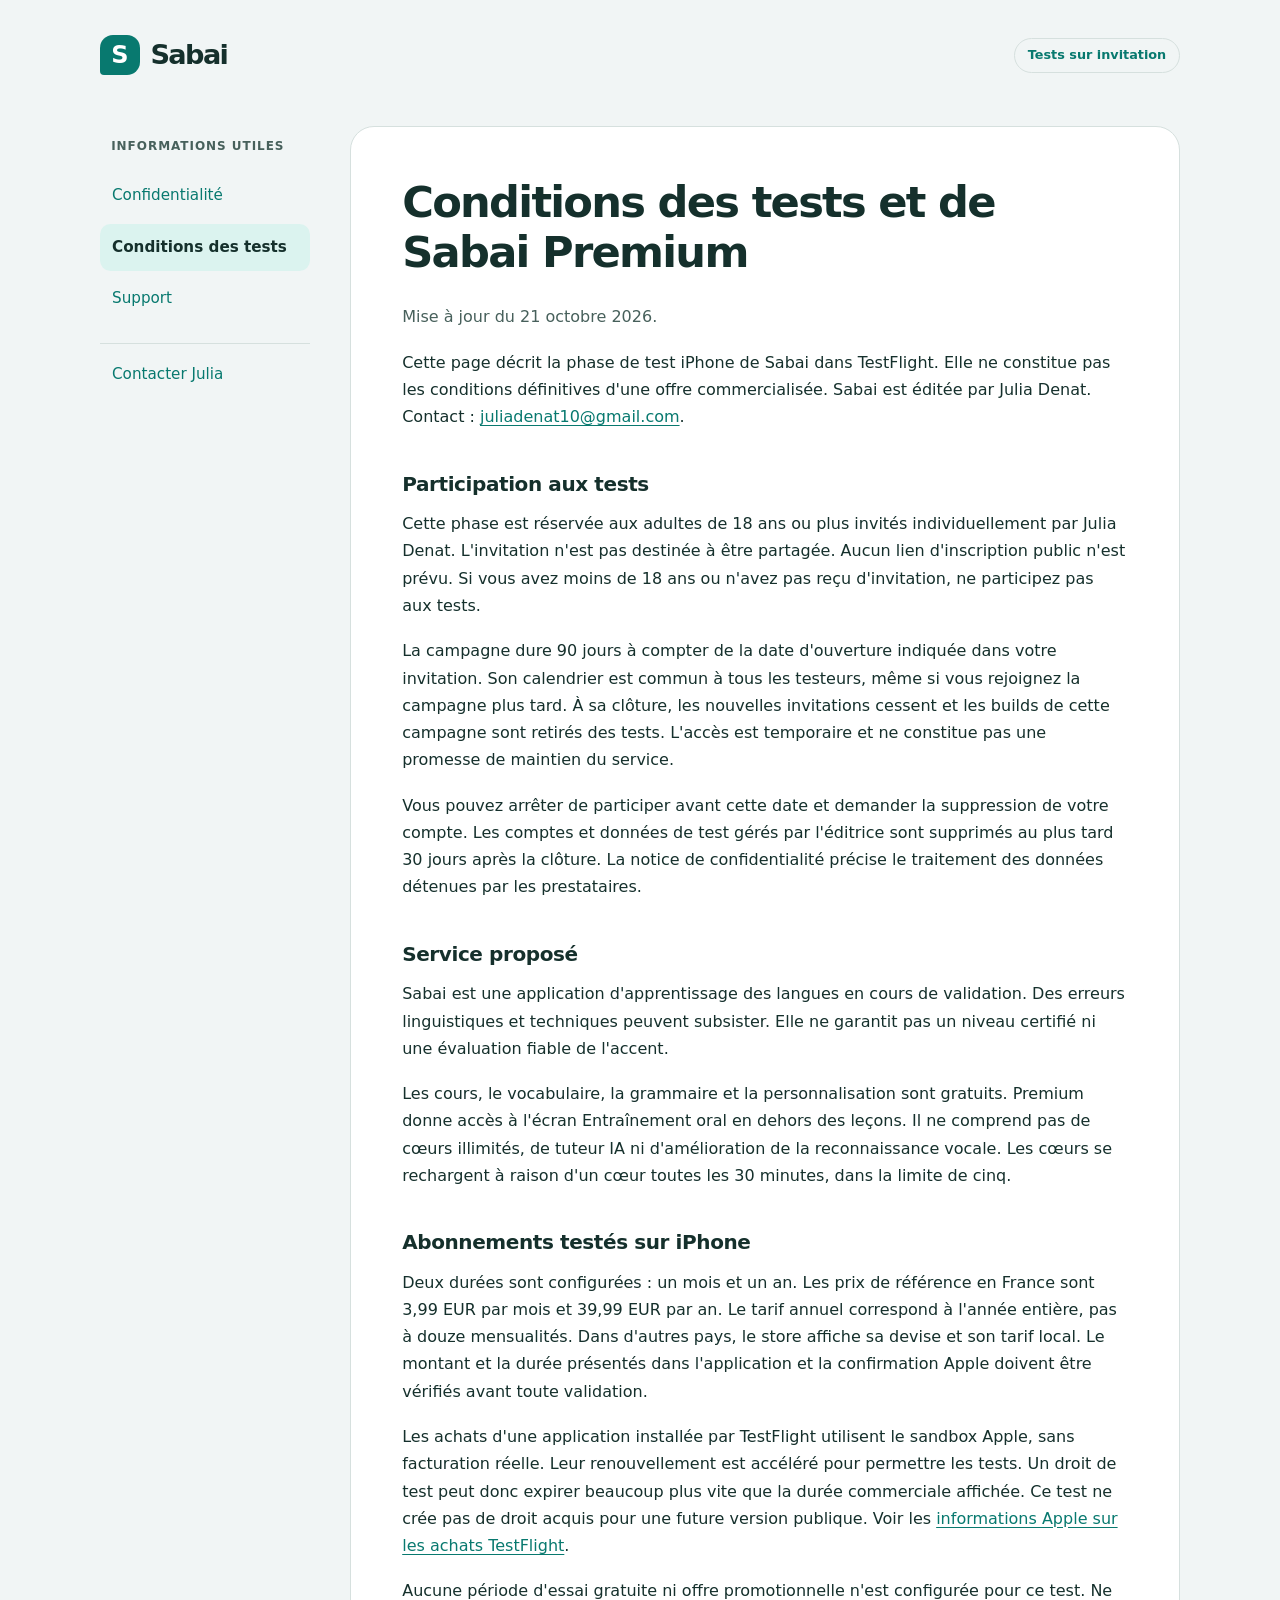
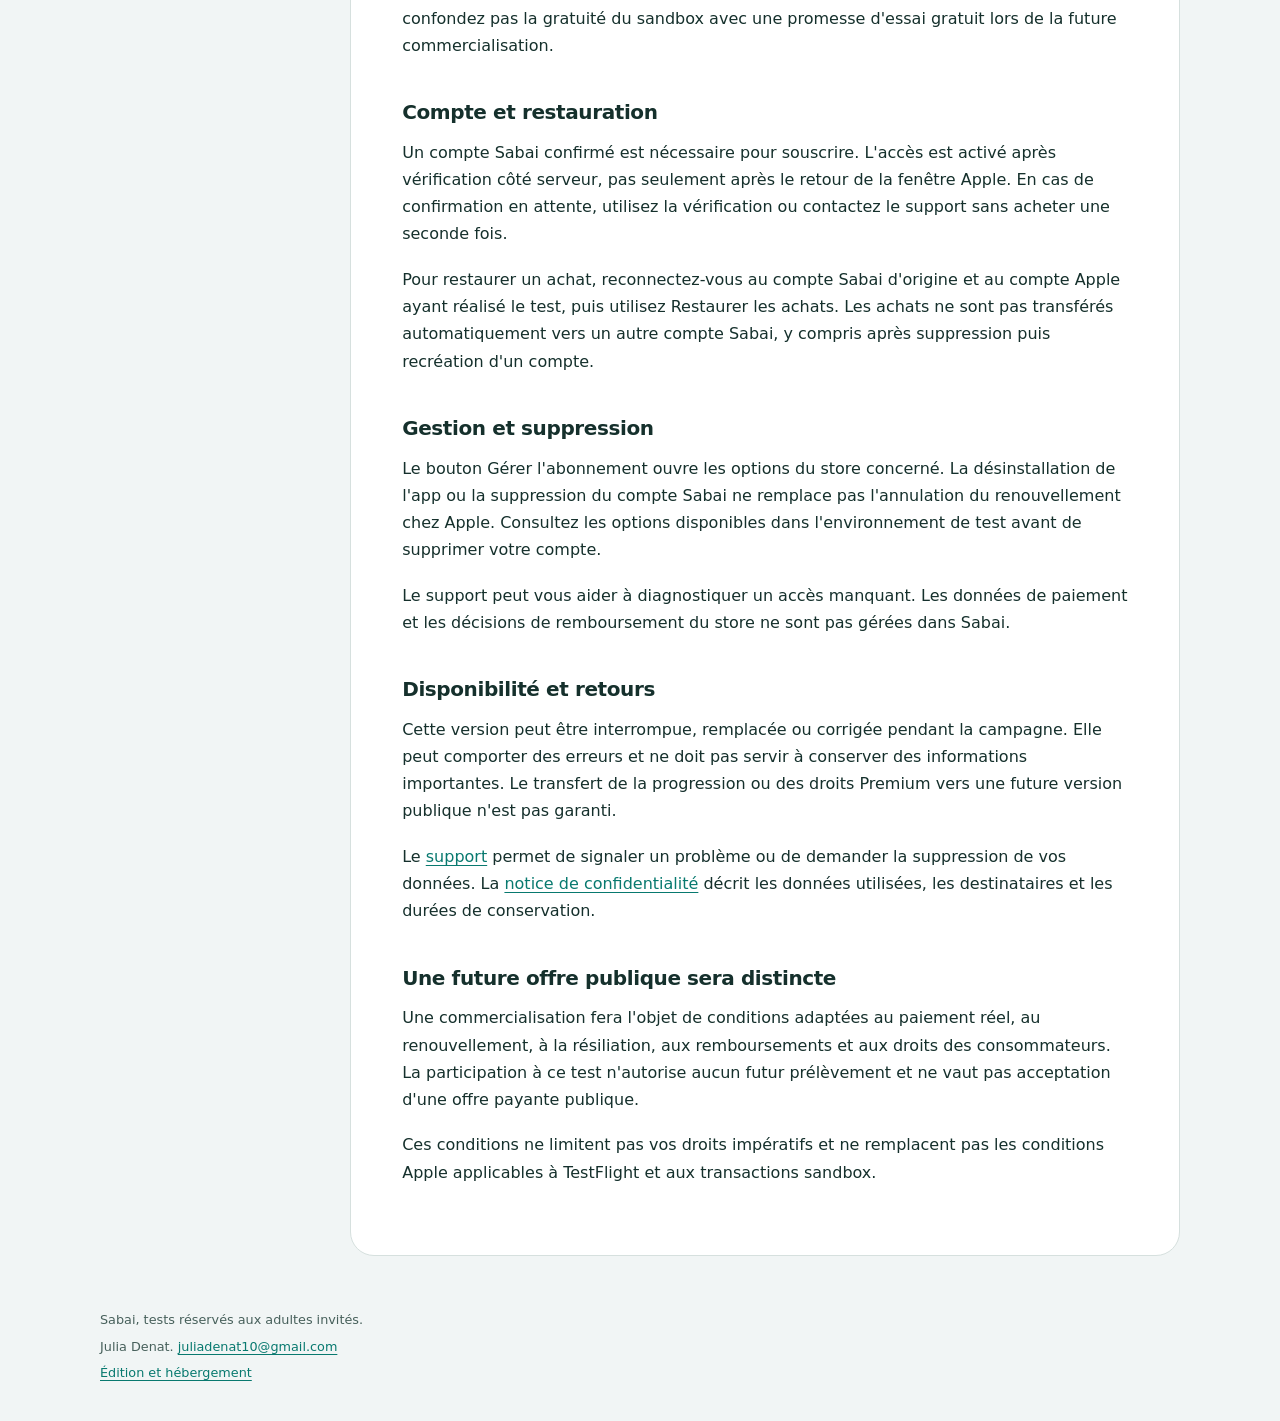
==== conditions.html @ 6ff8c315 "Publish approved Sabai beta information pages" ====
<!doctype html>
<html lang="fr">
<head>
<meta charset="utf-8">
<meta name="viewport" content="width=device-width,initial-scale=1">
<meta name="robots" content="noindex,nofollow">
<meta name="referrer" content="no-referrer">
<meta http-equiv="Content-Security-Policy" content="default-src 'none'; style-src 'self'; img-src 'self'; base-uri 'none'; form-action 'none'">
<title>Conditions des tests | Sabai</title>
<meta name="description" content="Participation à la bêta Sabai et fonctionnement des abonnements Premium de test.">
<link rel="stylesheet" href="styles.css">
</head>
<body>
<a class="skip-link" href="#contenu">Aller au contenu</a>
<header class="site-header"><a class="brand" href="index.html" aria-label="Sabai, accueil"><span class="brand-mark" aria-hidden="true">S</span><span>Sabai</span></a><span class="test-label">Tests sur invitation</span></header>
<div class="layout">
<nav aria-label="Informations Sabai"><p class="nav-title">Informations utiles</p><a href="confidentialite.html">Confidentialité</a>
<a href="conditions.html" aria-current="page">Conditions des tests</a>
<a href="support.html">Support</a><a class="contact-link" href="mailto:juliadenat10@gmail.com">Contacter Julia</a></nav>
<main id="contenu" tabindex="-1"><h1>Conditions des tests et de Sabai Premium</h1>
<p>Mise à jour du 21 octobre 2026.</p>
<p>Cette page décrit la phase de test iPhone de Sabai dans TestFlight. Elle ne constitue pas les conditions définitives d'une offre commercialisée. Sabai est éditée par Julia Denat. Contact : <a href="mailto:juliadenat10@gmail.com">juliadenat10@gmail.com</a>.</p>
<h2>Participation aux tests</h2>
<p>Cette phase est réservée aux adultes de 18 ans ou plus invités individuellement par Julia Denat. L'invitation n'est pas destinée à être partagée. Aucun lien d'inscription public n'est prévu. Si vous avez moins de 18 ans ou n'avez pas reçu d'invitation, ne participez pas aux tests.</p>
<p>La campagne dure 90 jours à compter de la date d'ouverture indiquée dans votre invitation. Son calendrier est commun à tous les testeurs, même si vous rejoignez la campagne plus tard. À sa clôture, les nouvelles invitations cessent et les builds de cette campagne sont retirés des tests. L'accès est temporaire et ne constitue pas une promesse de maintien du service.</p>
<p>Vous pouvez arrêter de participer avant cette date et demander la suppression de votre compte. Les comptes et données de test gérés par l'éditrice sont supprimés au plus tard 30 jours après la clôture. La notice de confidentialité précise le traitement des données détenues par les prestataires.</p>
<h2>Service proposé</h2>
<p>Sabai est une application d'apprentissage des langues en cours de validation. Des erreurs linguistiques et techniques peuvent subsister. Elle ne garantit pas un niveau certifié ni une évaluation fiable de l'accent.</p>
<p>Les cours, le vocabulaire, la grammaire et la personnalisation sont gratuits. Premium donne accès à l'écran Entraînement oral en dehors des leçons. Il ne comprend pas de cœurs illimités, de tuteur IA ni d'amélioration de la reconnaissance vocale. Les cœurs se rechargent à raison d'un cœur toutes les 30 minutes, dans la limite de cinq.</p>
<h2>Abonnements testés sur iPhone</h2>
<p>Deux durées sont configurées : un mois et un an. Les prix de référence en France sont 3,99 EUR par mois et 39,99 EUR par an. Le tarif annuel correspond à l'année entière, pas à douze mensualités. Dans d'autres pays, le store affiche sa devise et son tarif local. Le montant et la durée présentés dans l'application et la confirmation Apple doivent être vérifiés avant toute validation.</p>
<p>Les achats d'une application installée par TestFlight utilisent le sandbox Apple, sans facturation réelle. Leur renouvellement est accéléré pour permettre les tests. Un droit de test peut donc expirer beaucoup plus vite que la durée commerciale affichée. Ce test ne crée pas de droit acquis pour une future version publique. Voir les <a href="https://developer.apple.com/help/app-store-connect/test-a-beta-version/testing-subscriptions-and-in-app-purchases-in-testflight/" rel="nofollow">informations Apple sur les achats TestFlight</a>.</p>
<p>Aucune période d'essai gratuite ni offre promotionnelle n'est configurée pour ce test. Ne confondez pas la gratuité du sandbox avec une promesse d'essai gratuit lors de la future commercialisation.</p>
<h2>Compte et restauration</h2>
<p>Un compte Sabai confirmé est nécessaire pour souscrire. L'accès est activé après vérification côté serveur, pas seulement après le retour de la fenêtre Apple. En cas de confirmation en attente, utilisez la vérification ou contactez le support sans acheter une seconde fois.</p>
<p>Pour restaurer un achat, reconnectez-vous au compte Sabai d'origine et au compte Apple ayant réalisé le test, puis utilisez Restaurer les achats. Les achats ne sont pas transférés automatiquement vers un autre compte Sabai, y compris après suppression puis recréation d'un compte.</p>
<h2>Gestion et suppression</h2>
<p>Le bouton Gérer l'abonnement ouvre les options du store concerné. La désinstallation de l'app ou la suppression du compte Sabai ne remplace pas l'annulation du renouvellement chez Apple. Consultez les options disponibles dans l'environnement de test avant de supprimer votre compte.</p>
<p>Le support peut vous aider à diagnostiquer un accès manquant. Les données de paiement et les décisions de remboursement du store ne sont pas gérées dans Sabai.</p>
<h2>Disponibilité et retours</h2>
<p>Cette version peut être interrompue, remplacée ou corrigée pendant la campagne. Elle peut comporter des erreurs et ne doit pas servir à conserver des informations importantes. Le transfert de la progression ou des droits Premium vers une future version publique n'est pas garanti.</p>
<p>Le <a href="support.html">support</a> permet de signaler un problème ou de demander la suppression de vos données. La <a href="confidentialite.html">notice de confidentialité</a> décrit les données utilisées, les destinataires et les durées de conservation.</p>
<h2>Une future offre publique sera distincte</h2>
<p>Une commercialisation fera l'objet de conditions adaptées au paiement réel, au renouvellement, à la résiliation, aux remboursements et aux droits des consommateurs. La participation à ce test n'autorise aucun futur prélèvement et ne vaut pas acceptation d'une offre payante publique.</p>
<p>Ces conditions ne limitent pas vos droits impératifs et ne remplacent pas les conditions Apple applicables à TestFlight et aux transactions sandbox.</p></main>
</div>
<footer><p>Sabai, tests réservés aux adultes invités.</p><p>Julia Denat. <a href="mailto:juliadenat10@gmail.com">juliadenat10@gmail.com</a></p><p><a href="support.html#edition-et-hebergement">Édition et hébergement</a></p></footer>
</body>
</html>
---- styles.css ----
:root { color-scheme: light; --ink: #15302c; --muted: #47605b; --teal: #08796f; --tint: #dbf3ef; --ground: #f1f5f5; --line: #d6e0de; }
* { box-sizing: border-box; }
html { scroll-padding-top: 1.5rem; }
body { margin: 0; color: var(--ink); background: var(--ground); font: 1rem/1.7 system-ui, -apple-system, BlinkMacSystemFont, "Segoe UI", sans-serif; }
a { color: var(--teal); text-underline-offset: .2em; overflow-wrap: anywhere; }
a:hover { text-decoration-thickness: .14em; }
a:focus-visible, main:focus-visible { outline: 3px solid #6d5ae6; outline-offset: 4px; border-radius: 3px; }
.skip-link { position: absolute; left: 1rem; top: -6rem; z-index: 2; background: white; padding: .75rem 1rem; }
.skip-link:focus { top: 1rem; }
.site-header { max-width: 1160px; margin: auto; display: flex; justify-content: space-between; gap: 1rem; align-items: center; padding: 2rem 2.5rem; }
.brand { display: flex; gap: .65rem; align-items: center; color: var(--ink); text-decoration: none; font-size: 1.7rem; font-weight: 800; letter-spacing: -.06em; }
.brand-mark { background: var(--teal); color: white; border-radius: 13px 13px 13px 4px; width: 2.5rem; height: 2.5rem; display: grid; place-items: center; font-size: 1.5rem; letter-spacing: 0; }
.test-label { color: var(--teal); font-size: .8rem; font-weight: 650; border: 1px solid var(--line); border-radius: 99px; padding: .35rem .8rem; text-align: center; }
.layout { display: grid; grid-template-columns: 210px minmax(0, 1fr); gap: 2.5rem; max-width: 1160px; margin: auto; padding: 1rem 2.5rem 3rem; align-items: start; }
nav { position: sticky; top: 1.5rem; display: flex; flex-direction: column; gap: .3rem; }
.nav-title { color: var(--muted); font-size: .75rem; text-transform: uppercase; letter-spacing: .08em; font-weight: 650; margin: .6rem .7rem .75rem; }
nav a { padding: .65rem .75rem; border-radius: .65rem; text-decoration: none; font-size: .95rem; }
nav a:hover { background: #e5eeec; }
nav a[aria-current="page"] { color: var(--ink); background: var(--tint); font-weight: 700; }
nav .contact-link { border-top: 1px solid var(--line); border-radius: 0; margin-top: 1rem; padding-top: 1.1rem; }
main { background: white; border: 1px solid var(--line); border-radius: 1.5rem; padding: clamp(1.5rem, 4vw, 3.5rem); min-width: 0; }
h1 { font-size: clamp(1.9rem, 3.6vw, 2.7rem); line-height: 1.15; letter-spacing: -.04em; margin: 0 0 1.6rem; font-weight: 750; }
h2 { font-size: 1.25rem; line-height: 1.35; margin: 2.5rem 0 .8rem; letter-spacing: -.02em; }
h3 { font-size: 1.05rem; margin: 1.7rem 0 .7rem; }
p { margin: 0 0 1.15rem; }
li { margin: .7rem 0; }
ul, ol { padding-left: 1.5rem; margin: 1.25rem 0; }
table { width: 100%; border-collapse: collapse; font-size: .9rem; margin: 1.5rem 0; }
th, td { vertical-align: top; padding: .8rem .6rem; border-bottom: 1px solid var(--line); text-align: left; overflow-wrap: anywhere; }
th { color: var(--teal); background: #f4faf8; }
td:first-child { width: 29%; font-weight: 600; }
main > p:first-of-type:has(+ p) { color: var(--muted); }
.eyebrow { color: var(--teal); font-size: .78rem; font-weight: 700; text-transform: uppercase; letter-spacing: .1em; }
.intro { font-size: 1.1rem; color: var(--muted); }
.notice { border-left: 3px solid var(--teal); background: #f4faf8; padding: 1.2rem 1.3rem; margin: 2rem 0; border-radius: 0 .6rem .6rem 0; }
.notice p { margin: .5rem 0 0; }
.page-links { display: flex; flex-direction: column; }
.page-links a { display: grid; gap: .35rem; text-decoration: none; border-bottom: 1px solid var(--line); padding: 1.4rem 0; }
.page-links strong { font-size: 1.15rem; }
.page-links span { color: var(--muted); }
.page-links .read-link { color: var(--teal); font-size: .9rem; font-weight: 600; }
.updated { color: var(--muted); margin-top: 2rem; font-size: .85rem; }
footer { max-width: 1160px; padding: 0 2.5rem 2rem; margin: auto; color: var(--muted); font-size: .8rem; }
footer p { margin: .3rem 0; }
.markdown-heading .anchor { display: none; }
@media (max-width: 720px) {
  .site-header { padding: 1.25rem; }
  .brand { font-size: 1.5rem; }
  .test-label { max-width: 9rem; line-height: 1.35; }
  .layout { display: block; padding: 0 1rem 2rem; }
  nav { position: static; flex-direction: row; flex-wrap: wrap; gap: .2rem; margin-bottom: 1.1rem; }
  .nav-title, nav .contact-link { display: none; }
  nav a { padding: .55rem .65rem; font-size: .82rem; }
  main { border-radius: 1rem; padding: 1.5rem 1.2rem; }
  h1 { font-size: 1.95rem; }
  h2 { margin-top: 2rem; }
  table { font-size: .82rem; }
  th, td { padding: .65rem .4rem; }
  footer { padding: 0 1.25rem 1.5rem; }
}
@media print {
  body { background: white; }
  .site-header, nav, footer, .skip-link { display: none; }
  .layout { display: block; padding: 0; }
  main { border: 0; padding: 0; }
  h2 { break-after: avoid; }
}
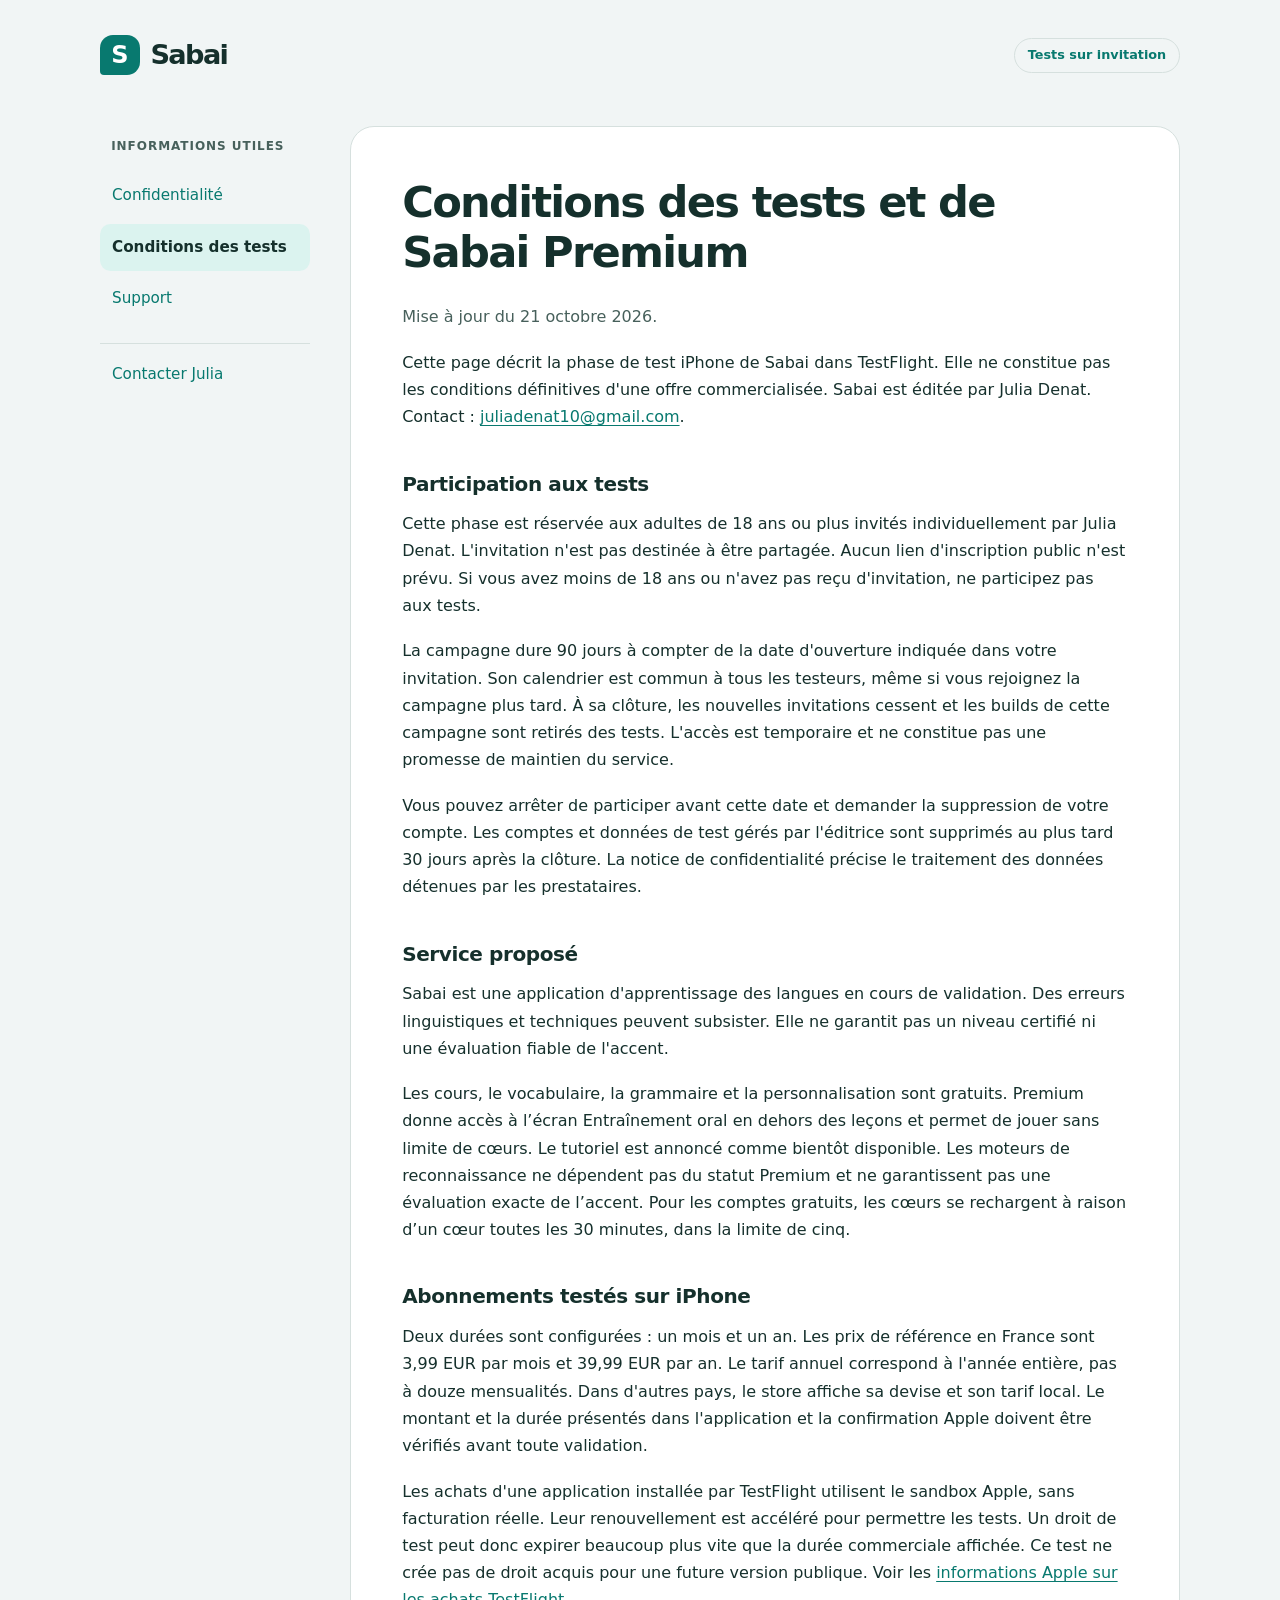
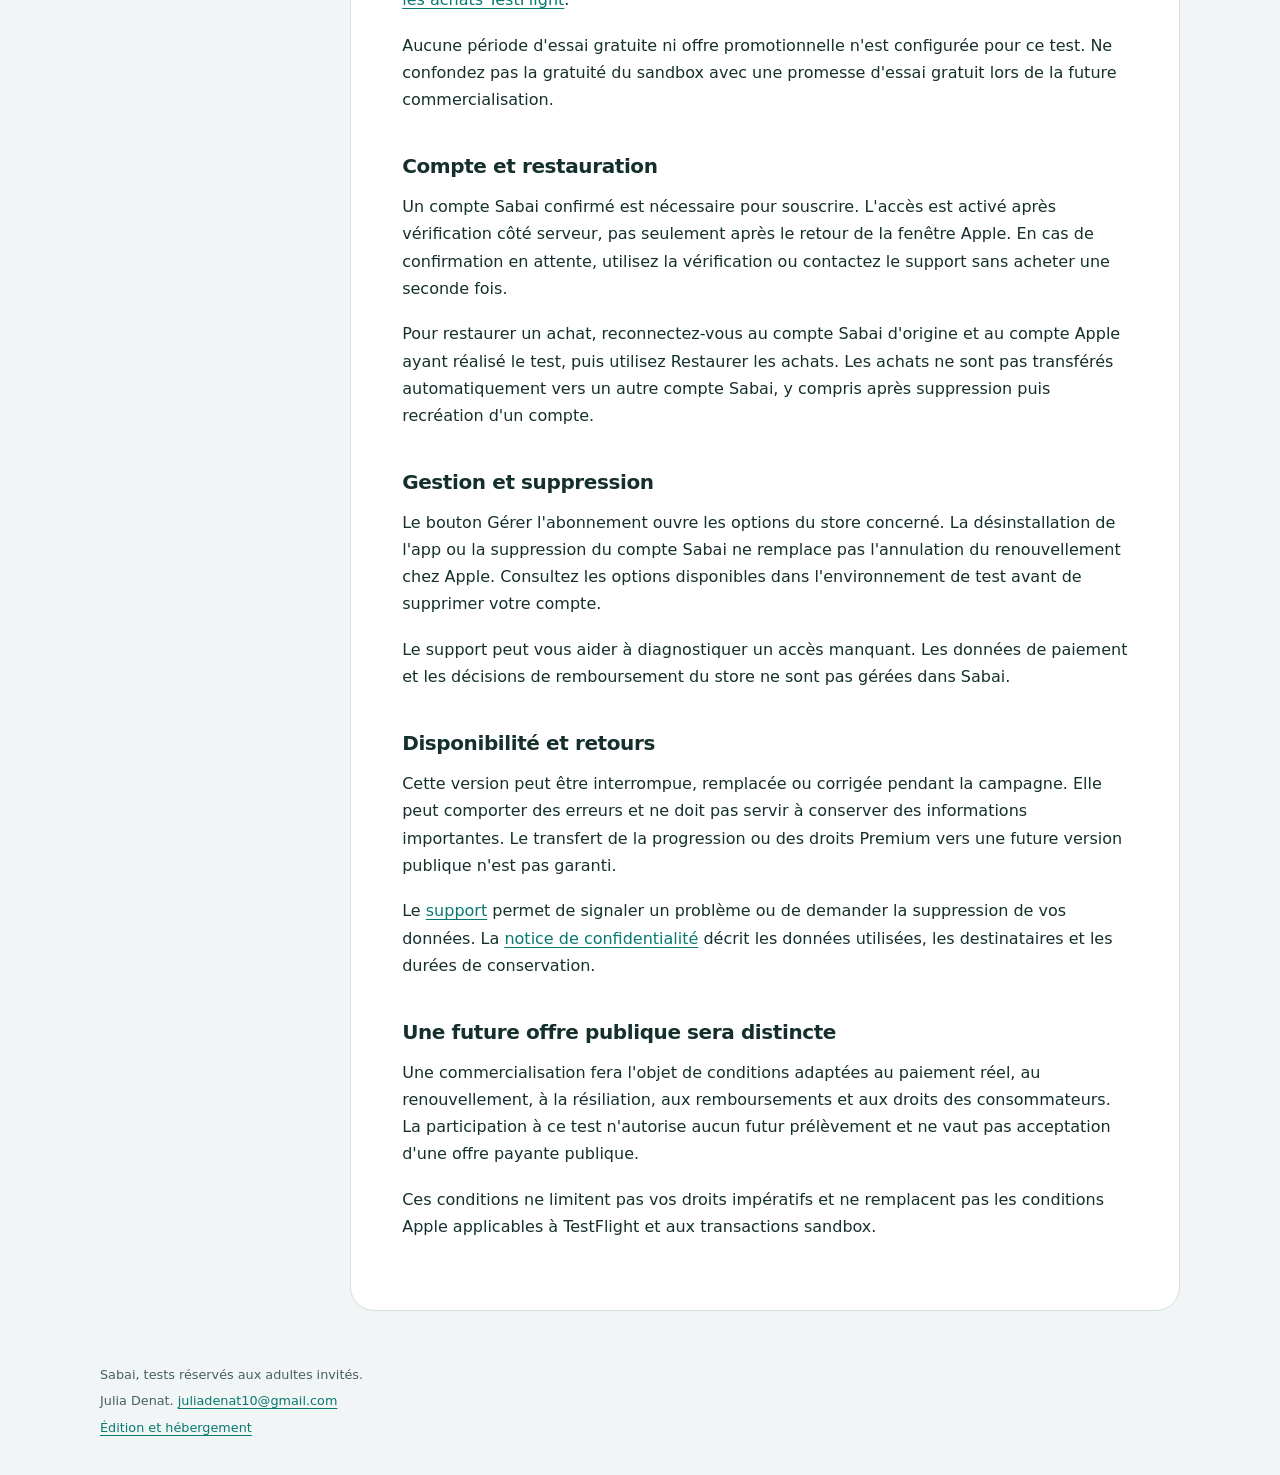
==== commit f9751d68: "Précise les modèles vocaux locaux et les droits Premium" ====
--- a/conditions.html
+++ b/conditions.html
@@ -26,7 +26,7 @@
 <p>Vous pouvez arrêter de participer avant cette date et demander la suppression de votre compte. Les comptes et données de test gérés par l'éditrice sont supprimés au plus tard 30 jours après la clôture. La notice de confidentialité précise le traitement des données détenues par les prestataires.</p>
 <h2>Service proposé</h2>
 <p>Sabai est une application d'apprentissage des langues en cours de validation. Des erreurs linguistiques et techniques peuvent subsister. Elle ne garantit pas un niveau certifié ni une évaluation fiable de l'accent.</p>
-<p>Les cours, le vocabulaire, la grammaire et la personnalisation sont gratuits. Premium donne accès à l'écran Entraînement oral en dehors des leçons. Il ne comprend pas de cœurs illimités, de tuteur IA ni d'amélioration de la reconnaissance vocale. Les cœurs se rechargent à raison d'un cœur toutes les 30 minutes, dans la limite de cinq.</p>
+<p>Les cours, le vocabulaire, la grammaire et la personnalisation sont gratuits. Premium donne accès à l’écran Entraînement oral en dehors des leçons et permet de jouer sans limite de cœurs. Le tutoriel est annoncé comme bientôt disponible. Les moteurs de reconnaissance ne dépendent pas du statut Premium et ne garantissent pas une évaluation exacte de l’accent. Pour les comptes gratuits, les cœurs se rechargent à raison d’un cœur toutes les 30 minutes, dans la limite de cinq.</p>
 <h2>Abonnements testés sur iPhone</h2>
 <p>Deux durées sont configurées : un mois et un an. Les prix de référence en France sont 3,99 EUR par mois et 39,99 EUR par an. Le tarif annuel correspond à l'année entière, pas à douze mensualités. Dans d'autres pays, le store affiche sa devise et son tarif local. Le montant et la durée présentés dans l'application et la confirmation Apple doivent être vérifiés avant toute validation.</p>
 <p>Les achats d'une application installée par TestFlight utilisent le sandbox Apple, sans facturation réelle. Leur renouvellement est accéléré pour permettre les tests. Un droit de test peut donc expirer beaucoup plus vite que la durée commerciale affichée. Ce test ne crée pas de droit acquis pour une future version publique. Voir les <a href="https://developer.apple.com/help/app-store-connect/test-a-beta-version/testing-subscriptions-and-in-app-purchases-in-testflight/" rel="nofollow">informations Apple sur les achats TestFlight</a>.</p>
